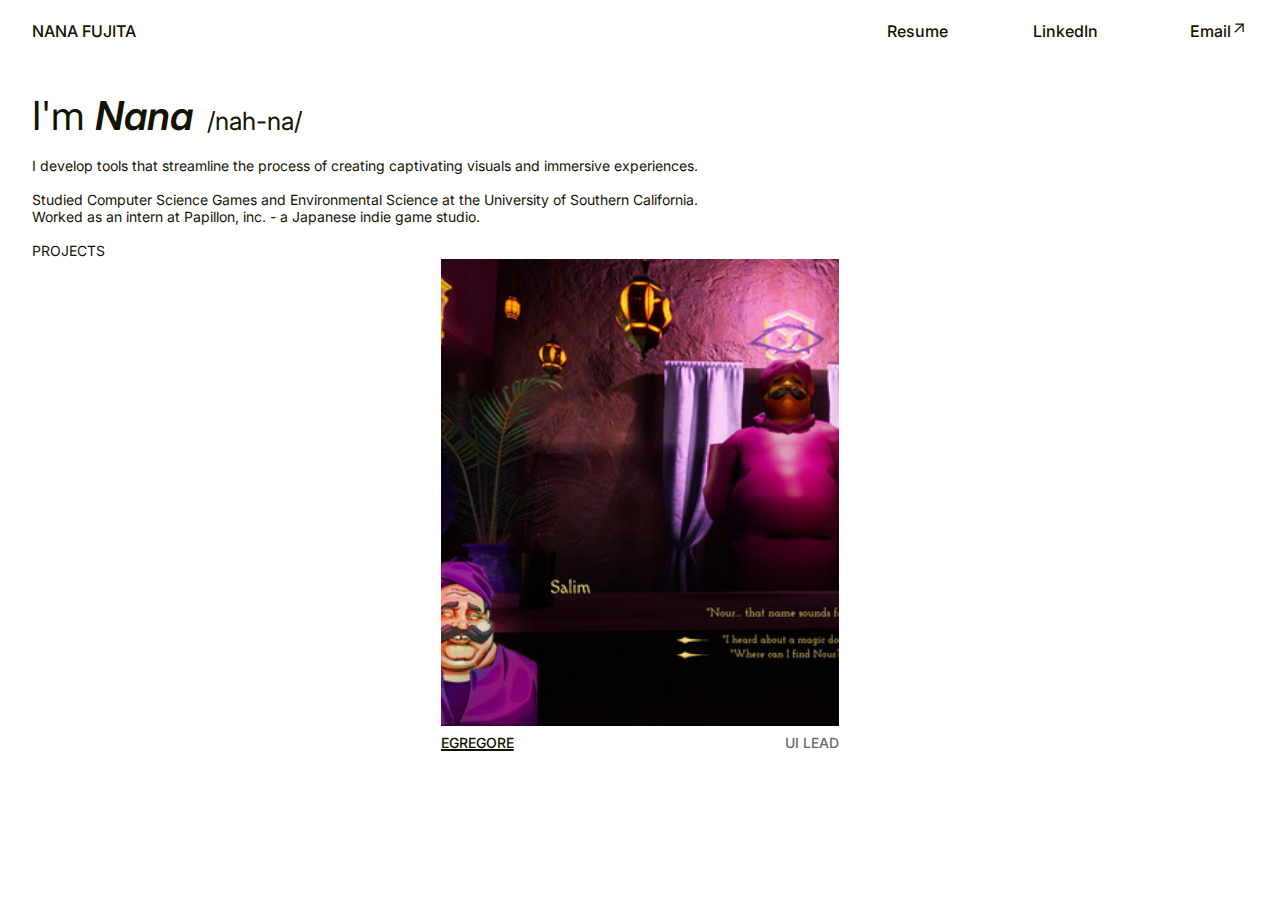
==== index.html @ e0ea84f2 "implemented basic project layout using Egregore" ====
<!DOCTYPE html>

<html>
<head>
    <title>Nana Fujita</title>
    <script>
        fetch('head.html')
            .then(response => response.text())
            .then(data => {
                document.head.innerHTML += data;
            });
    </script>
</head>

<body class="inter-regular-400">
    <div id="navbar-placeholder"></div>

    <div id="intro">
        <span style="font-size: 40px">I'm <span style="font-weight: 600; font-style: italic;">Nana</span></span>
        <span style="font-size: 25px; margin-left: 10px">   /nah-na/</span><br><br>
        I develop tools that streamline the process of creating captivating visuals and immersive experiences.<br><br>
        Studied Computer Science Games and Environmental Science at the University of Southern California. <br>
        Worked as an intern at Papillon, inc. - a Japanese indie game studio.<br><br>

        <!--<a href="mailto:nananafujita@gmail.com">Email</a>&emsp;&emsp;
        <a href="https://www.linkedin.com/in/nanafujita/" target=”_blank”>Linkedin</a><br><br>-->
    </div>

    PROJECTS <br>
    <div id="projects-container">
        <div class="project"></div>
        <div class="project">
            <div class="project-img"><img src="images/egregore1.jpg" alt="Egregore"></div>
            <div class="project-head  inter-medium-500">
                <div class="project-title"><a href="https://store.steampowered.com/app/2858380/Egregore/" target="_blank">EGREGORE</a></div>
                <div class="project-role">UI LEAD</div>
            </div>
        </div>
        <div class="project"></div>
    </div>

       

    <script>
        fetch('navbar.html')
            .then(response => response.text())
            .then(data => {
                document.getElementById('navbar-placeholder').innerHTML = data;
            });
    </script>
</body>
</html>
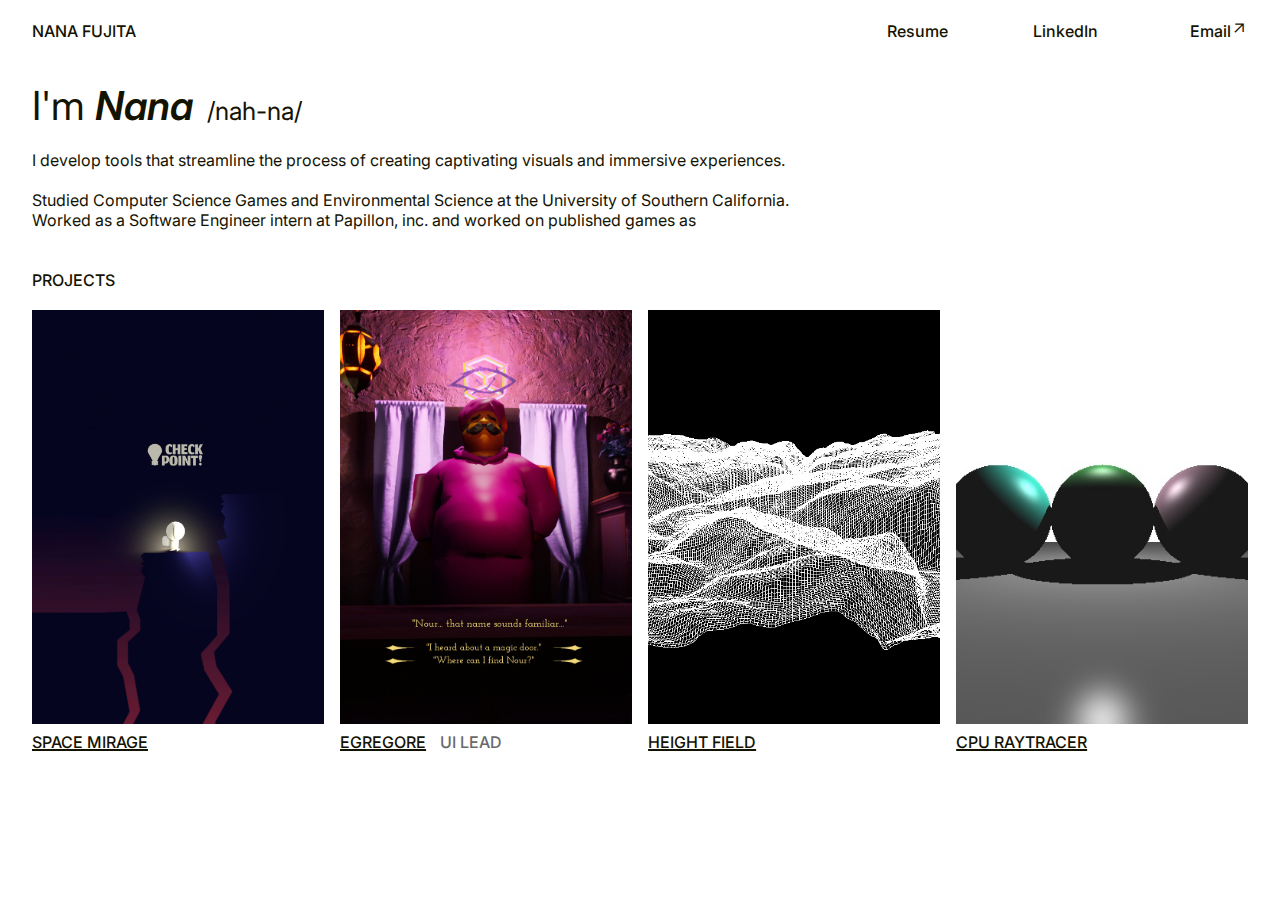
==== commit 69f460a7: "added basic project structure and added one more project" ====
--- a/index.html
+++ b/index.html
@@ -20,27 +20,58 @@
         <span style="font-size: 25px; margin-left: 10px">   /nah-na/</span><br><br>
         I develop tools that streamline the process of creating captivating visuals and immersive experiences.<br><br>
         Studied Computer Science Games and Environmental Science at the University of Southern California. <br>
-        Worked as an intern at Papillon, inc. - a Japanese indie game studio.<br><br>
+        Worked as a Software Engineer intern at Papillon, inc. and worked on published games as <br><br><br>
 
         <!--<a href="mailto:nananafujita@gmail.com">Email</a>&emsp;&emsp;
         <a href="https://www.linkedin.com/in/nanafujita/" target=”_blank”>Linkedin</a><br><br>-->
     </div>
 
-    PROJECTS <br>
+    <span class="inter-medium-500" style="font-size: 16px;">PROJECTS</span><br><br>
     <div id="projects-container">
-        <div class="project"></div>
+        <!--SPACE MIRAGE-->
         <div class="project">
-            <div class="project-img"><img src="images/egregore1.jpg" alt="Egregore"></div>
+            <div class="project-img">
+                <a href="https://store.steampowered.com/app/2858380/Egregore/" target="_blank"><img src="images/spacemirage2.png" alt="Space Mirage"></a>
+            </div>
             <div class="project-head  inter-medium-500">
-                <div class="project-title"><a href="https://store.steampowered.com/app/2858380/Egregore/" target="_blank">EGREGORE</a></div>
-                <div class="project-role">UI LEAD</div>
+                <div class="project-title"><a href="https://store.steampowered.com/app/2858380/Egregore/" target="_blank">SPACE MIRAGE</a></div>
             </div>
         </div>
-        <div class="project"></div>
+
+        <!--EGREGORE-->
+        <div class="project">
+            <div class="project-img">
+                <a href="https://store.steampowered.com/app/2858380/Egregore/" target="_blank"><img src="images/egregore2.jpg" alt="Egregore"></a>
+            </div>
+            <div class="project-head  inter-medium-500">
+                <div class="project-title">
+                    <a href="https://store.steampowered.com/app/2858380/Egregore/" target="_blank">EGREGORE</a>
+                    <span style="color: dimgrey; margin-left: 10px;">UI LEAD</span>
+                </div>
+            </div>
+        </div>
+
+        <!--HEIGHT FIELD-->
+        <div class="project">
+            <div class="project-img">
+                <a href="https://store.steampowered.com/app/2858380/Egregore/" target="_blank"><img src="images/heightfield.jpg" alt="Height Field"></a>
+            </div>
+            <div class="project-head  inter-medium-500">
+                <div class="project-title"><a href="https://store.steampowered.com/app/2858380/Egregore/" target="_blank">HEIGHT FIELD</a></div>
+            </div>
+        </div>
+
+        <!--RAYTRACER-->
+        <div class="project">
+            <div class="project-img">
+                <a href="https://store.steampowered.com/app/2858380/Egregore/" target="_blank"><img src="images/raytracer.jpg" alt="Raytracer"></a>
+            </div>
+            <div class="project-head  inter-medium-500">
+                <div class="project-title"><a href="https://store.steampowered.com/app/2858380/Egregore/" target="_blank">CPU RAYTRACER</a></div>
+            </div>
+        </div>
     </div>
-
        
-
     <script>
         fetch('navbar.html')
             .then(response => response.text())
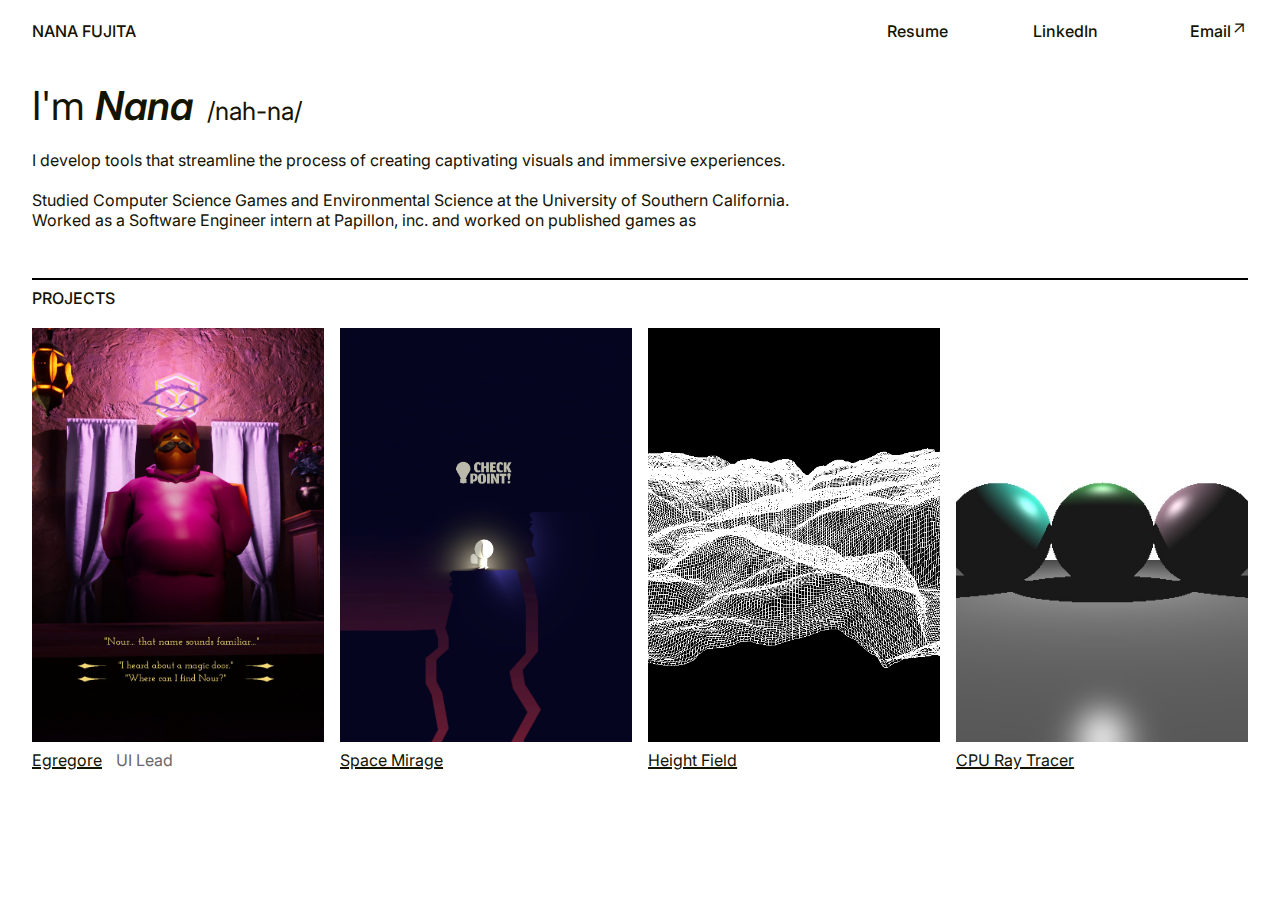
==== commit 891e46f9: "added images to project pages, and little things" ====
--- a/index.html
+++ b/index.html
@@ -25,49 +25,50 @@
         <!--<a href="mailto:nananafujita@gmail.com">Email</a>&emsp;&emsp;
         <a href="https://www.linkedin.com/in/nanafujita/" target=”_blank”>Linkedin</a><br><br>-->
     </div>
+    <hr style="border: 1px solid #000;">
+    <span class="inter-medium-500" style="font-size: 16px;">PROJECTS</span><br><br>
 
-    <span class="inter-medium-500" style="font-size: 16px;">PROJECTS</span><br><br>
-    <div id="projects-container">
+    <div id="projects-container" class="inter-regular-4">
+        <!--EGREGORE-->
+        <div class="project">
+            <div class="project-img">
+                <a href="/egregore.html"><img src="images/egregore2.jpg" alt="Egregore"></a>
+            </div>
+            <div class="project-head">
+                <div class="project-title">
+                    <a href="/egregore.html">Egregore</a>
+                    <span style="color: dimgrey; margin-left: 10px;">UI Lead</span>
+                </div>
+            </div>
+        </div>
+
         <!--SPACE MIRAGE-->
         <div class="project">
             <div class="project-img">
-                <a href="https://store.steampowered.com/app/2858380/Egregore/" target="_blank"><img src="images/spacemirage2.png" alt="Space Mirage"></a>
+                <a href="/spacemirage.html"><img src="images/spacemirage2.png" alt="Space Mirage"></a>
             </div>
-            <div class="project-head  inter-medium-500">
-                <div class="project-title"><a href="https://store.steampowered.com/app/2858380/Egregore/" target="_blank">SPACE MIRAGE</a></div>
-            </div>
-        </div>
-
-        <!--EGREGORE-->
-        <div class="project">
-            <div class="project-img">
-                <a href="https://store.steampowered.com/app/2858380/Egregore/" target="_blank"><img src="images/egregore2.jpg" alt="Egregore"></a>
-            </div>
-            <div class="project-head  inter-medium-500">
-                <div class="project-title">
-                    <a href="https://store.steampowered.com/app/2858380/Egregore/" target="_blank">EGREGORE</a>
-                    <span style="color: dimgrey; margin-left: 10px;">UI LEAD</span>
-                </div>
+            <div class="project-head">
+                <div class="project-title"><a href="/spacemirage.html">Space Mirage</a></div>
             </div>
         </div>
 
         <!--HEIGHT FIELD-->
         <div class="project">
             <div class="project-img">
-                <a href="https://store.steampowered.com/app/2858380/Egregore/" target="_blank"><img src="images/heightfield.jpg" alt="Height Field"></a>
+                <a href="/heightfield.html"><img src="images/heightfield.jpg" alt="Height Field"></a>
             </div>
-            <div class="project-head  inter-medium-500">
-                <div class="project-title"><a href="https://store.steampowered.com/app/2858380/Egregore/" target="_blank">HEIGHT FIELD</a></div>
+            <div class="project-head">
+                <div class="project-title"><a href="/heightfield.html">Height Field</a></div>
             </div>
         </div>
 
         <!--RAYTRACER-->
         <div class="project">
             <div class="project-img">
-                <a href="https://store.steampowered.com/app/2858380/Egregore/" target="_blank"><img src="images/raytracer.jpg" alt="Raytracer"></a>
+                <a href="/raytracer.html"><img src="images/raytracer.jpg" alt="Ray Tracer"></a>
             </div>
-            <div class="project-head  inter-medium-500">
-                <div class="project-title"><a href="https://store.steampowered.com/app/2858380/Egregore/" target="_blank">CPU RAYTRACER</a></div>
+            <div class="project-head">
+                <div class="project-title"><a href="/raytracer.html">CPU Ray Tracer</a></div>
             </div>
         </div>
     </div>
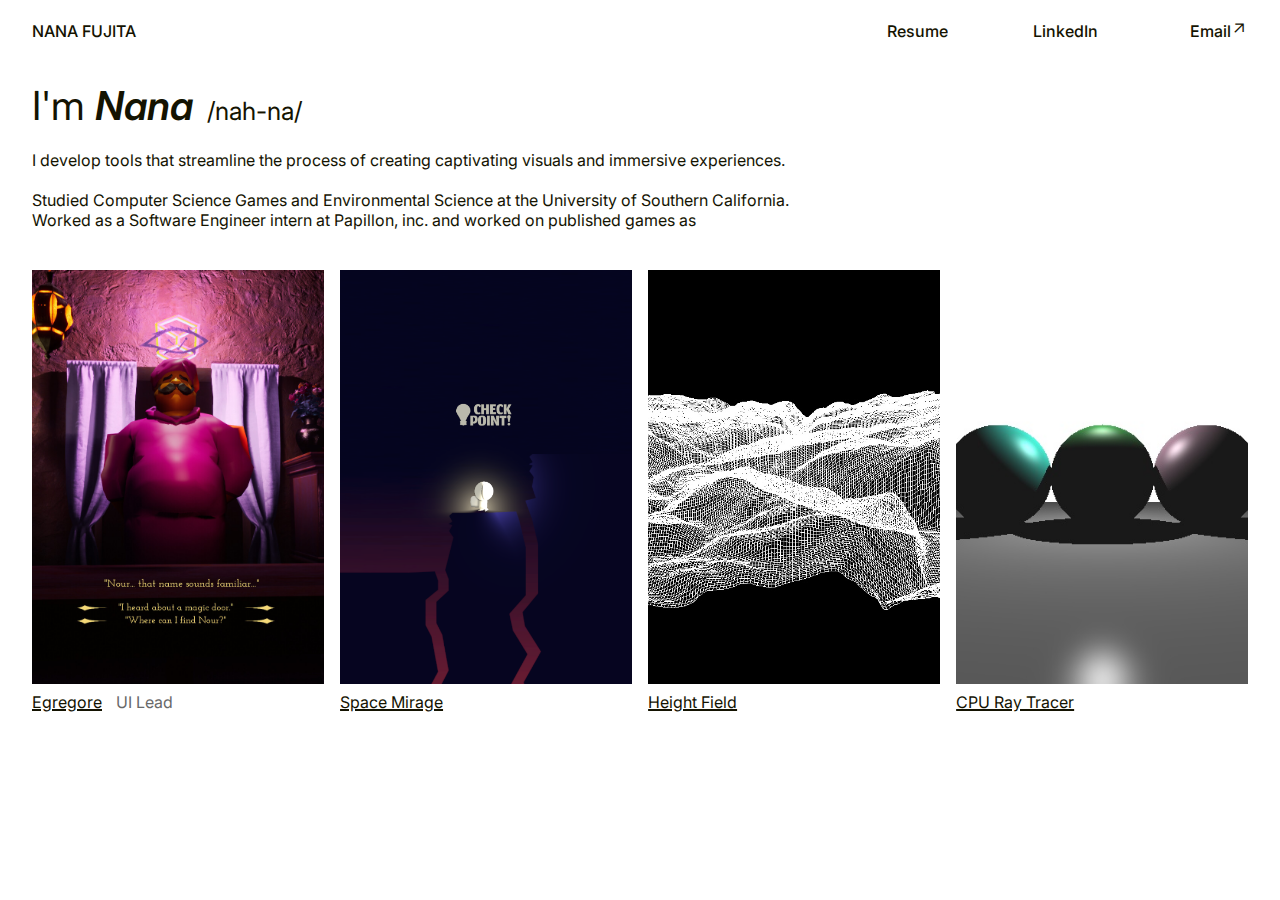
==== commit 04e5f3fb: "added some things, changed some things" ====
--- a/index.html
+++ b/index.html
@@ -25,8 +25,8 @@
         <!--<a href="mailto:nananafujita@gmail.com">Email</a>&emsp;&emsp;
         <a href="https://www.linkedin.com/in/nanafujita/" target=”_blank”>Linkedin</a><br><br>-->
     </div>
-    <hr style="border: 1px solid #000;">
-    <span class="inter-medium-500" style="font-size: 16px;">PROJECTS</span><br><br>
+    <!--<hr style="border: 1px solid #000;">-->
+    <!--<span class="inter-medium-500" style="font-size: 16px;">PROJECTS</span><br><br>-->
 
     <div id="projects-container" class="inter-regular-4">
         <!--EGREGORE-->
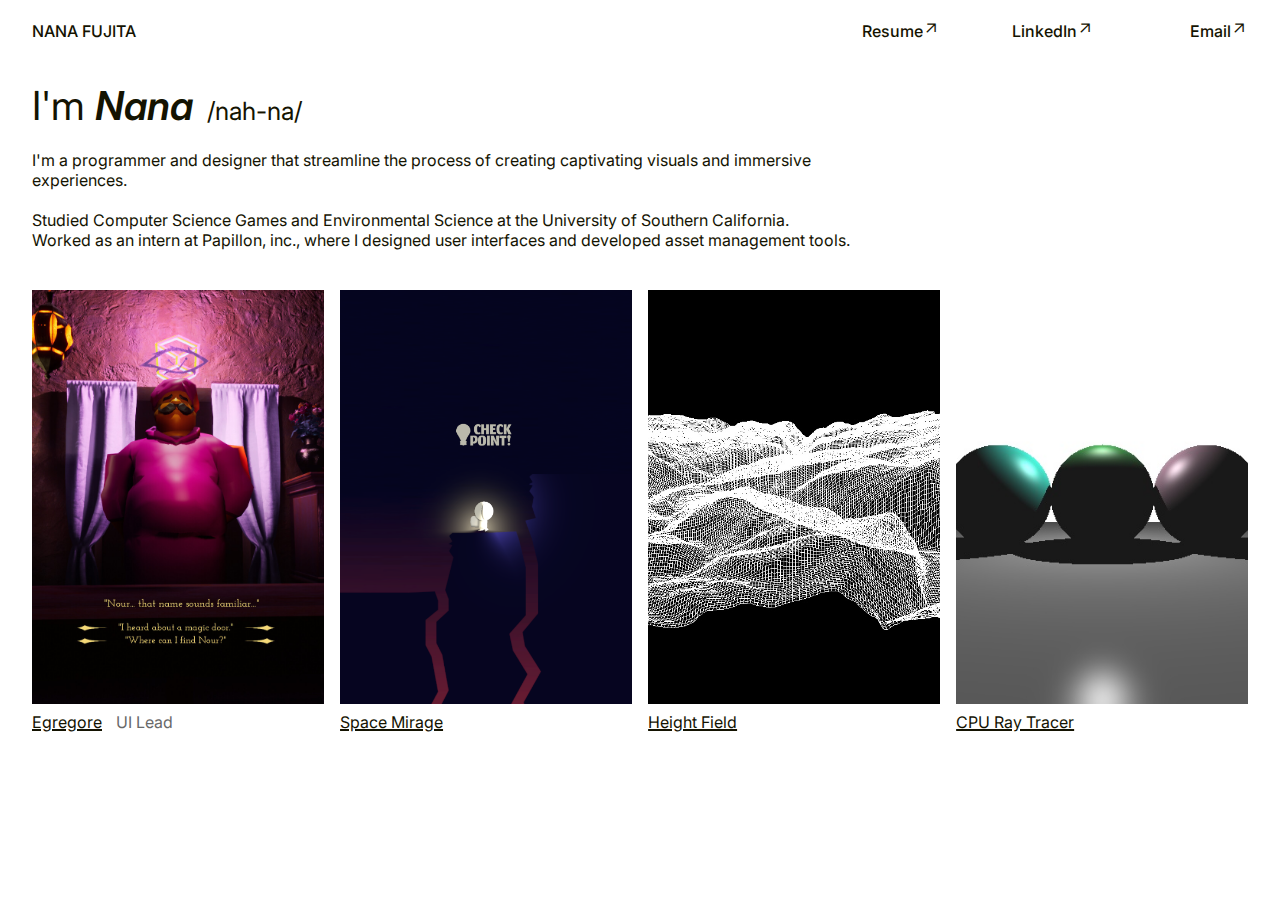
==== commit bae58c52: "edited some things" ====
--- a/index.html
+++ b/index.html
@@ -18,9 +18,9 @@
     <div id="intro">
         <span style="font-size: 40px">I'm <span style="font-weight: 600; font-style: italic;">Nana</span></span>
         <span style="font-size: 25px; margin-left: 10px">   /nah-na/</span><br><br>
-        I develop tools that streamline the process of creating captivating visuals and immersive experiences.<br><br>
+        I'm a programmer and designer that streamline the process of creating captivating visuals and immersive experiences.<br><br>
         Studied Computer Science Games and Environmental Science at the University of Southern California. <br>
-        Worked as a Software Engineer intern at Papillon, inc. and worked on published games as <br><br><br>
+        Worked as an intern at Papillon, inc., where I designed user interfaces and developed asset management tools.<br><br><br>
 
         <!--<a href="mailto:nananafujita@gmail.com">Email</a>&emsp;&emsp;
         <a href="https://www.linkedin.com/in/nanafujita/" target=”_blank”>Linkedin</a><br><br>-->
